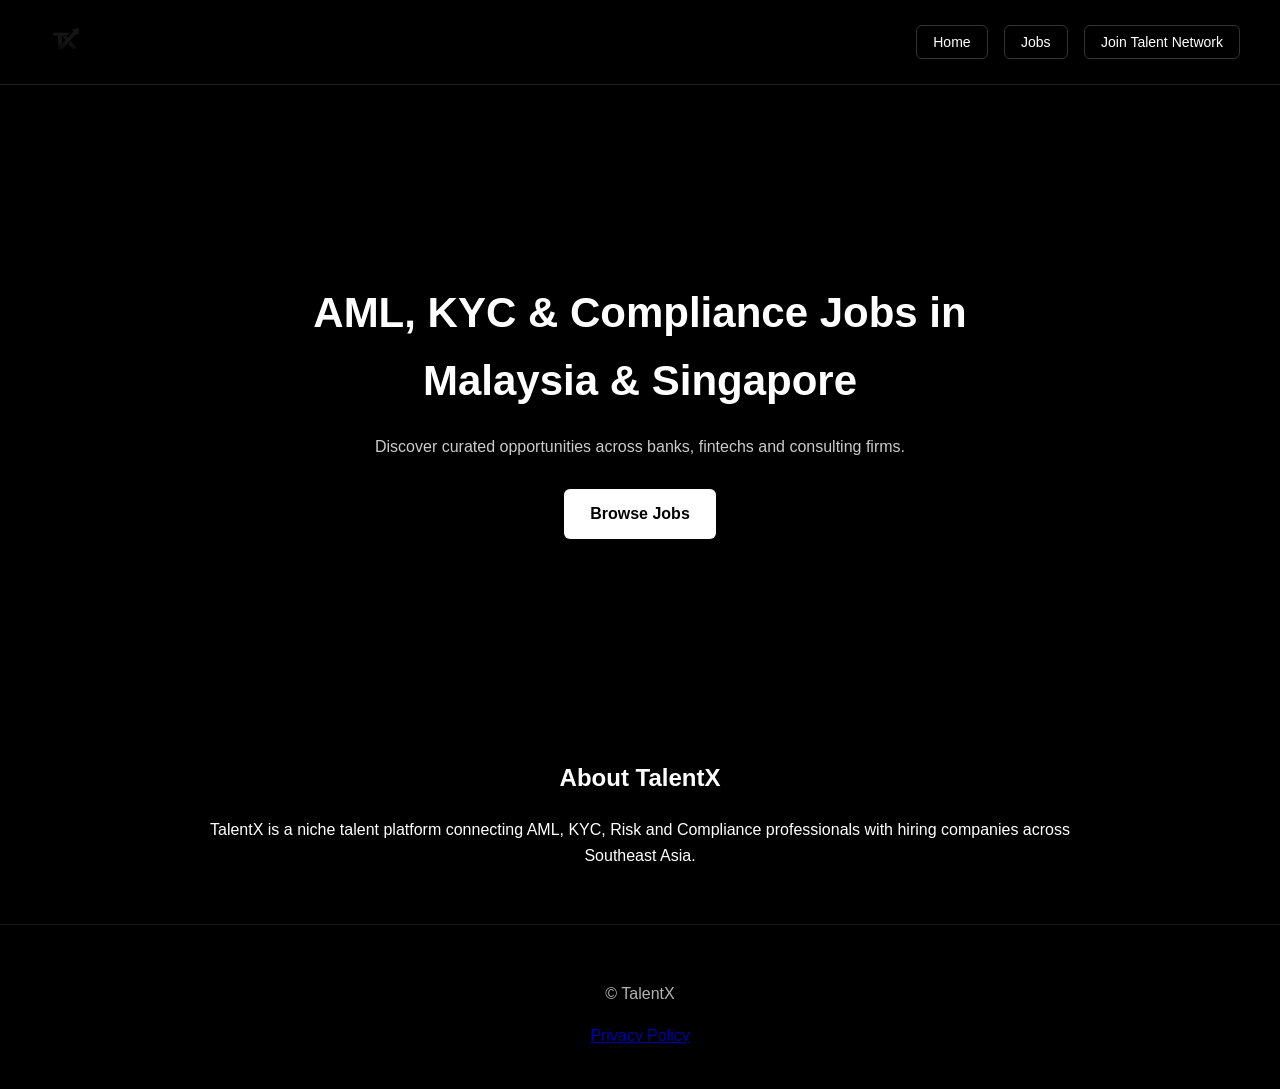
==== index.html @ 076fa986 "Improve homepage layout and hero section" ====
<!DOCTYPE html>
<html lang="en">
<head>

<meta charset="UTF-8">
<meta name="viewport" content="width=device-width, initial-scale=1.0">

<title>TalentX | AML, KYC & Compliance Jobs</title>

<meta name="description" content="TalentX connects AML, KYC, Risk and Compliance professionals with hiring companies across Malaysia and Singapore.">

<link rel="stylesheet" href="style.css">

</head>

<body>

<header class="navbar">

<div class="logo">
<img src="assets/logo.png" alt="TalentX Logo">
</div>

<nav>
<a href="index.html">Home</a>
<a href="jobs.html">Jobs</a>
<a href="https://tally.so/r/YOURFORM">Join Talent Network</a>
</nav>

</header>

<section class="hero">

<div class="container">

<h1>AML, KYC & Compliance Jobs in Malaysia & Singapore</h1>

<p>
Discover curated opportunities across banks, fintechs and consulting firms.
</p>

<a class="btn" href="jobs.html">Browse Jobs</a>

</div>

</section>

<section class="container">

<h2>About TalentX</h2>

<p>
TalentX is a niche talent platform connecting AML, KYC, Risk and Compliance professionals with hiring companies across Southeast Asia.
</p>

</section>

<footer>

<p>© TalentX</p>

<a href="privacy.html">Privacy Policy</a>

</footer>

</body>
</html>
---- style.css ----
/* Global */

body{
font-family: -apple-system, BlinkMacSystemFont, "Segoe UI", Roboto, Arial;
margin:0;
background:#000;
color:#fff;
line-height:1.6;
}

/* Container to prevent wide text */

.container{
max-width:900px;
margin:auto;
padding:40px 20px;
text-align:center;
}

/* Navbar */

.navbar{
display:flex;
justify-content:space-between;
align-items:center;
padding:20px 40px;
background:#000;
border-bottom:1px solid #222;
}

/* Logo */

.logo img{
height:36px;
}

/* Navigation buttons */

nav a{
margin-left:12px;
text-decoration:none;
color:white;
padding:8px 16px;
border:1px solid #333;
border-radius:6px;
font-size:14px;
transition:all 0.2s ease;
}

nav a:hover{
background:white;
color:black;
}

/* Hero */

.hero{
padding:120px 20px;
text-align:center;
}

.hero h1{
font-size:42px;
margin-bottom:20px;
max-width:800px;
margin-left:auto;
margin-right:auto;
}

.hero p{
max-width:600px;
margin:auto;
opacity:0.8;
}

/* Primary button */

.btn{
display:inline-block;
margin-top:30px;
padding:12px 26px;
background:white;
color:black;
border-radius:6px;
text-decoration:none;
font-weight:600;
transition:0.2s;
}

.btn:hover{
background:#e5e5e5;
}

/* Jobs */

.jobs{
max-width:900px;
margin:auto;
padding:60px 20px;
}

.job-card{
border:1px solid #222;
padding:25px;
margin-bottom:20px;
border-radius:8px;
background:#0b0b0b;
transition:0.2s;
}

.job-card:hover{
border-color:#555;
}

.job-card a{
display:inline-block;
margin-top:12px;
color:white;
border:1px solid #444;
padding:6px 14px;
border-radius:6px;
text-decoration:none;
font-size:14px;
}

/* Job detail */

.job-detail{
max-width:800px;
margin:auto;
padding:80px 20px;
}

/* Footer */

footer{
text-align:center;
padding:40px 20px;
border-top:1px solid #222;
opacity:0.7;
}
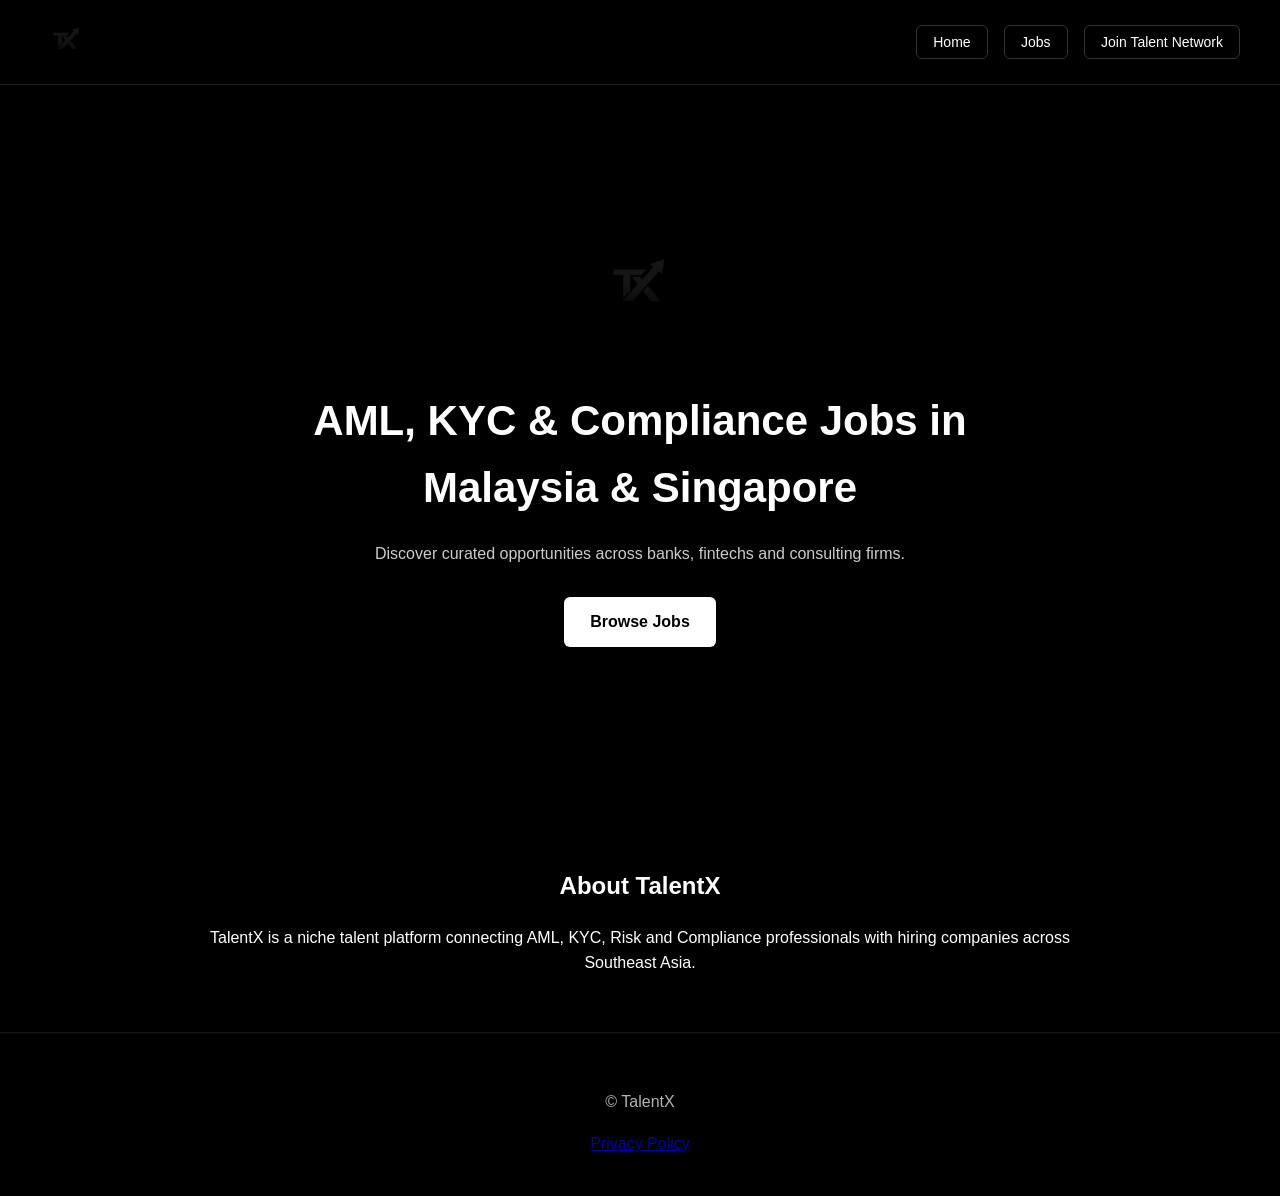
==== commit 728d99fd: "Fix hero logo and clean layout" ====
--- a/index.html
+++ b/index.html
@@ -33,6 +33,8 @@
 
 <div class="container">
 
+<img src="assets/logo.png" alt="TalentX Logo" class="hero-logo">
+
 <h1>AML, KYC & Compliance Jobs in Malaysia & Singapore</h1>
 
 <p>
--- a/style.css
+++ b/style.css
@@ -53,7 +53,10 @@
 }
 
 /* Hero */
-
+.hero-logo{
+height:70px;
+margin-bottom:30px;
+}
 .hero{
 padding:120px 20px;
 text-align:center;
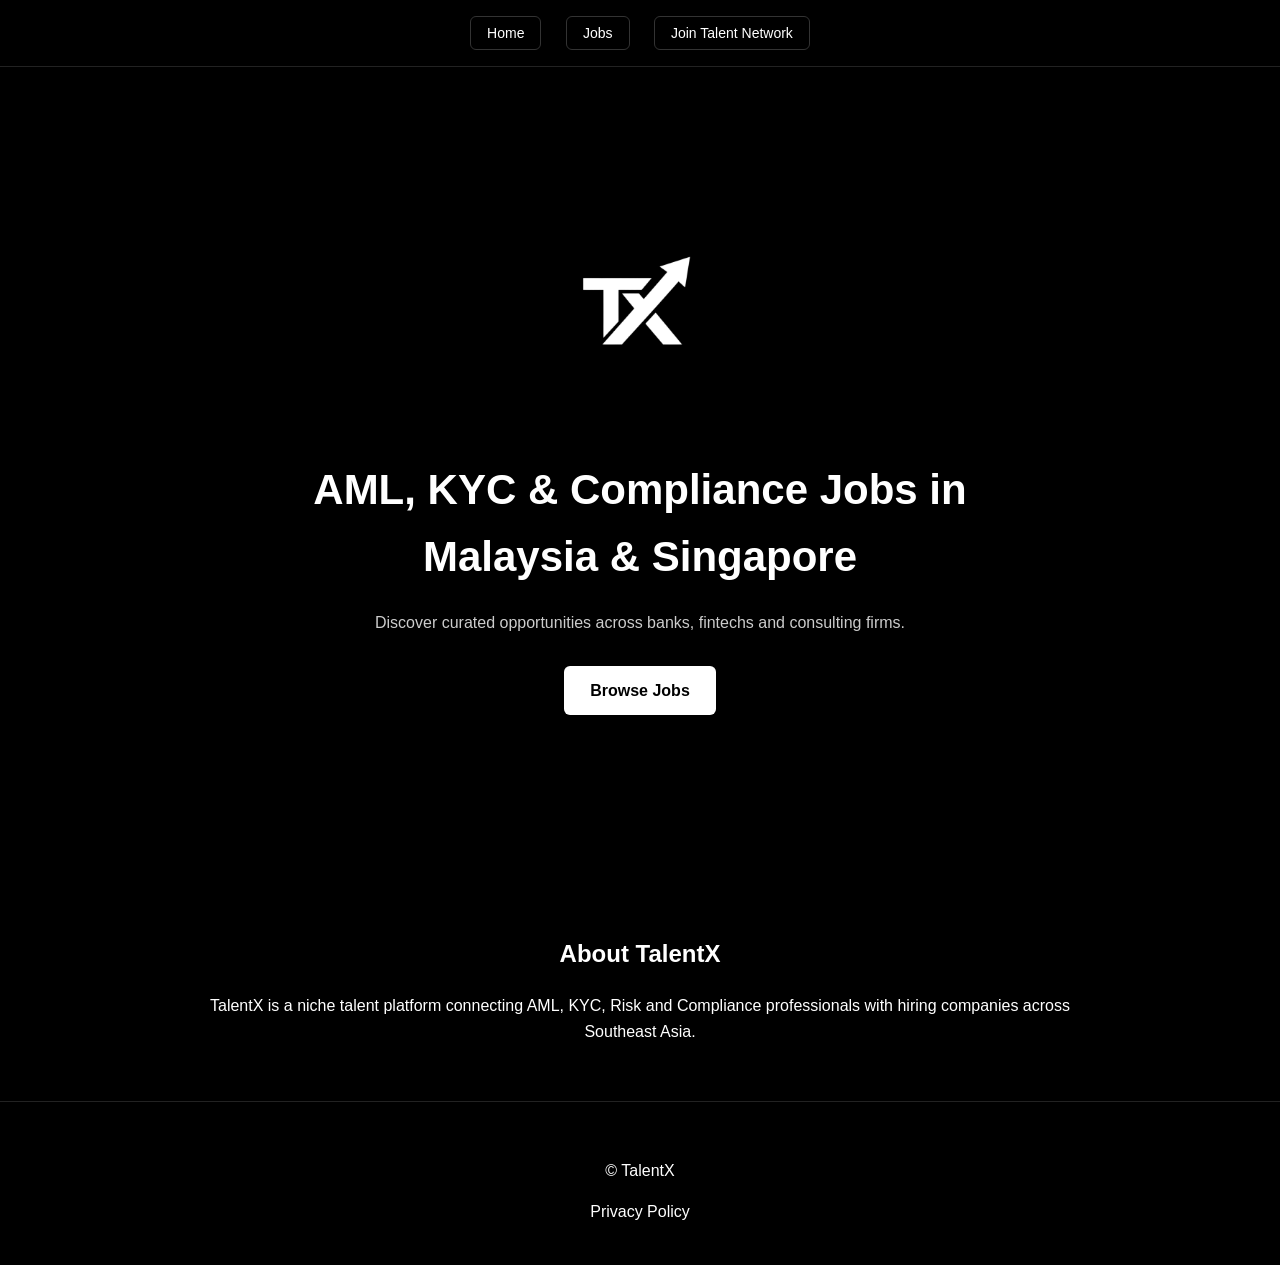
==== commit 0f6a1af7: "Fix logo color and enlarge hero logo" ====
--- a/index.html
+++ b/index.html
@@ -16,10 +16,6 @@
 <body>
 
 <header class="navbar">
-
-<div class="logo">
-<img src="assets/logo.png" alt="TalentX Logo">
-</div>
 
 <nav>
 <a href="index.html">Home</a>
--- a/style.css
+++ b/style.css
@@ -1,4 +1,4 @@
-/* Global */
+/* GLOBAL */
 
 body{
 font-family: -apple-system, BlinkMacSystemFont, "Segoe UI", Roboto, Arial;
@@ -8,7 +8,7 @@
 line-height:1.6;
 }
 
-/* Container to prevent wide text */
+/* CENTERED CONTENT */
 
 .container{
 max-width:900px;
@@ -17,27 +17,21 @@
 text-align:center;
 }
 
-/* Navbar */
+/* NAVBAR */
 
 .navbar{
 display:flex;
-justify-content:space-between;
+justify-content:center;
 align-items:center;
-padding:20px 40px;
+padding:20px;
 background:#000;
 border-bottom:1px solid #222;
 }
 
-/* Logo */
-
-.logo img{
-height:36px;
-}
-
-/* Navigation buttons */
+/* NAVIGATION BUTTONS */
 
 nav a{
-margin-left:12px;
+margin:0 10px;
 text-decoration:none;
 color:white;
 padding:8px 16px;
@@ -52,15 +46,22 @@
 color:black;
 }
 
-/* Hero */
-.hero-logo{
-height:70px;
-margin-bottom:30px;
-}
+/* HERO SECTION */
+
 .hero{
 padding:120px 20px;
 text-align:center;
 }
+
+/* HERO LOGO */
+
+.hero-logo{
+width:220px;
+margin-bottom:40px;
+filter: brightness(0) saturate(100%) invert(100%);
+}
+
+/* HERO TEXT */
 
 .hero h1{
 font-size:42px;
@@ -76,7 +77,7 @@
 opacity:0.8;
 }
 
-/* Primary button */
+/* BUTTON */
 
 .btn{
 display:inline-block;
@@ -94,51 +95,19 @@
 background:#e5e5e5;
 }
 
-/* Jobs */
-
-.jobs{
-max-width:900px;
-margin:auto;
-padding:60px 20px;
-}
-
-.job-card{
-border:1px solid #222;
-padding:25px;
-margin-bottom:20px;
-border-radius:8px;
-background:#0b0b0b;
-transition:0.2s;
-}
-
-.job-card:hover{
-border-color:#555;
-}
-
-.job-card a{
-display:inline-block;
-margin-top:12px;
-color:white;
-border:1px solid #444;
-padding:6px 14px;
-border-radius:6px;
-text-decoration:none;
-font-size:14px;
-}
-
-/* Job detail */
-
-.job-detail{
-max-width:800px;
-margin:auto;
-padding:80px 20px;
-}
-
-/* Footer */
+/* FOOTER */
 
 footer{
 text-align:center;
 padding:40px 20px;
 border-top:1px solid #222;
-opacity:0.7;
 }
+
+footer a{
+color:white;
+text-decoration:none;
+}
+
+footer a:hover{
+text-decoration:underline;
+}
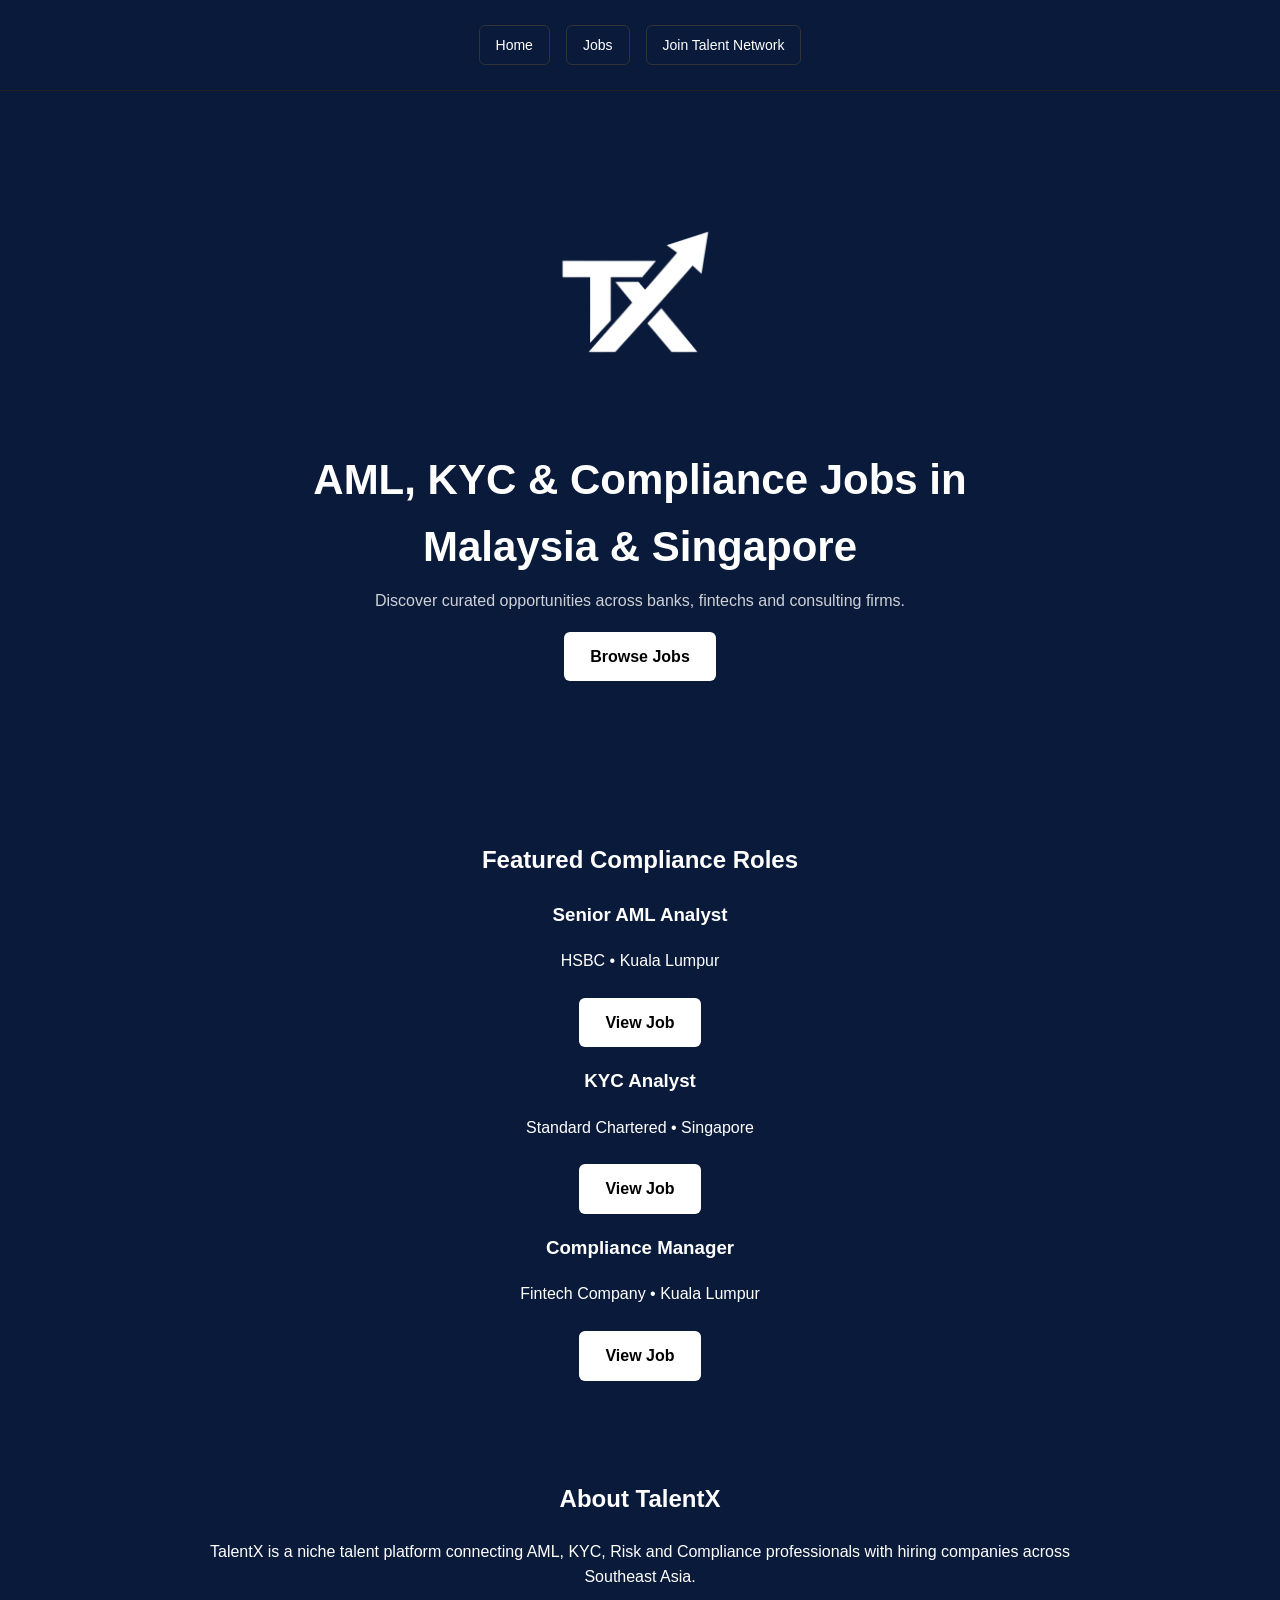
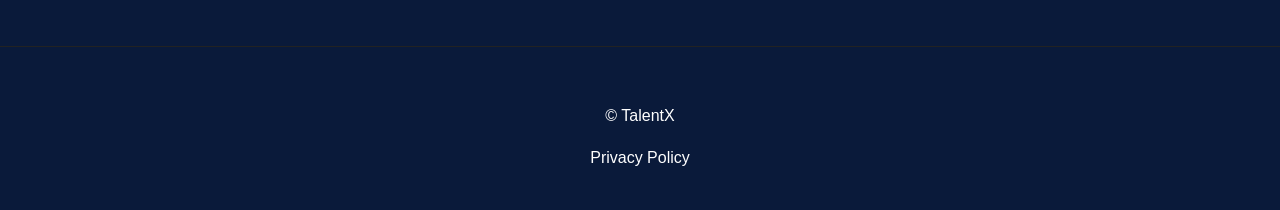
==== commit 89f4ecc8: "Add featured compliance roles section" ====
--- a/index.html
+++ b/index.html
@@ -45,6 +45,30 @@
 
 <section class="container">
 
+<h2>Featured Compliance Roles</h2>
+
+<div class="job-card">
+<h3>Senior AML Analyst</h3>
+<p>HSBC • Kuala Lumpur</p>
+<a class="btn" href="jobs/aml-analyst-kl.html">View Job</a>
+</div>
+
+<div class="job-card">
+<h3>KYC Analyst</h3>
+<p>Standard Chartered • Singapore</p>
+<a class="btn" href="#">View Job</a>
+</div>
+
+<div class="job-card">
+<h3>Compliance Manager</h3>
+<p>Fintech Company • Kuala Lumpur</p>
+<a class="btn" href="#">View Job</a>
+</div>
+
+</section>
+
+<section class="container">
+
 <h2>About TalentX</h2>
 
 <p>
--- a/style.css
+++ b/style.css
@@ -8,11 +8,11 @@
 line-height:1.6;
 }
 
-/* CENTERED CONTENT */
+/* CONTAINER */
 
 .container{
 max-width:900px;
-margin:auto;
+margin:0 auto;
 padding:40px 20px;
 text-align:center;
 }
@@ -28,10 +28,16 @@
 border-bottom:1px solid #222;
 }
 
-/* NAVIGATION BUTTONS */
+/* NAVIGATION */
+
+nav{
+display:flex;
+justify-content:center;
+flex-wrap:wrap;
+}
 
 nav a{
-margin:0 10px;
+margin:5px 8px;
 text-decoration:none;
 color:white;
 padding:8px 16px;
@@ -46,18 +52,21 @@
 color:black;
 }
 
-/* HERO SECTION */
+/* HERO */
 
 .hero{
 padding:120px 20px;
 text-align:center;
+display:flex;
+justify-content:center;
 }
 
 /* HERO LOGO */
 
 .hero-logo{
-width:220px;
-margin-bottom:40px;
+width:600px;
+max-width:100%;
+margin-bottom:50px;
 filter: brightness(0) saturate(100%) invert(100%);
 }
 
@@ -111,3 +120,81 @@
 footer a:hover{
 text-decoration:underline;
 }
+
+/* MOBILE */
+
+@media (max-width:768px){
+
+.container{
+width:100%;
+padding:30px 16px;
+}
+
+.hero{
+padding:80px 16px;
+}
+
+.hero-logo{
+width:220px;
+margin-bottom:30px;
+}
+
+.hero h1{
+font-size:28px;
+}
+
+.hero p{
+font-size:15px;
+}
+
+nav{
+width:100%;
+justify-content:center;
+}
+
+nav a{
+font-size:13px;
+padding:6px 12px;
+}
+
+}
+
+/* DESKTOP ADJUSTMENTS */
+
+@media (min-width:769px){
+
+body{
+background:#0a1a3a;
+}
+
+.navbar{
+background:#0a1a3a;
+}
+
+/* SMALLER LOGO */
+
+.hero-logo{
+width:300px;
+margin-bottom:12px;
+}
+
+/* TIGHTER TEXT SPACING */
+
+.hero{
+padding:60px 20px;
+}
+
+.hero h1{
+margin-bottom:8px;
+}
+
+.hero p{
+margin-top:0;
+margin-bottom:10px;
+}
+
+.btn{
+margin-top:8px;
+}
+
+}
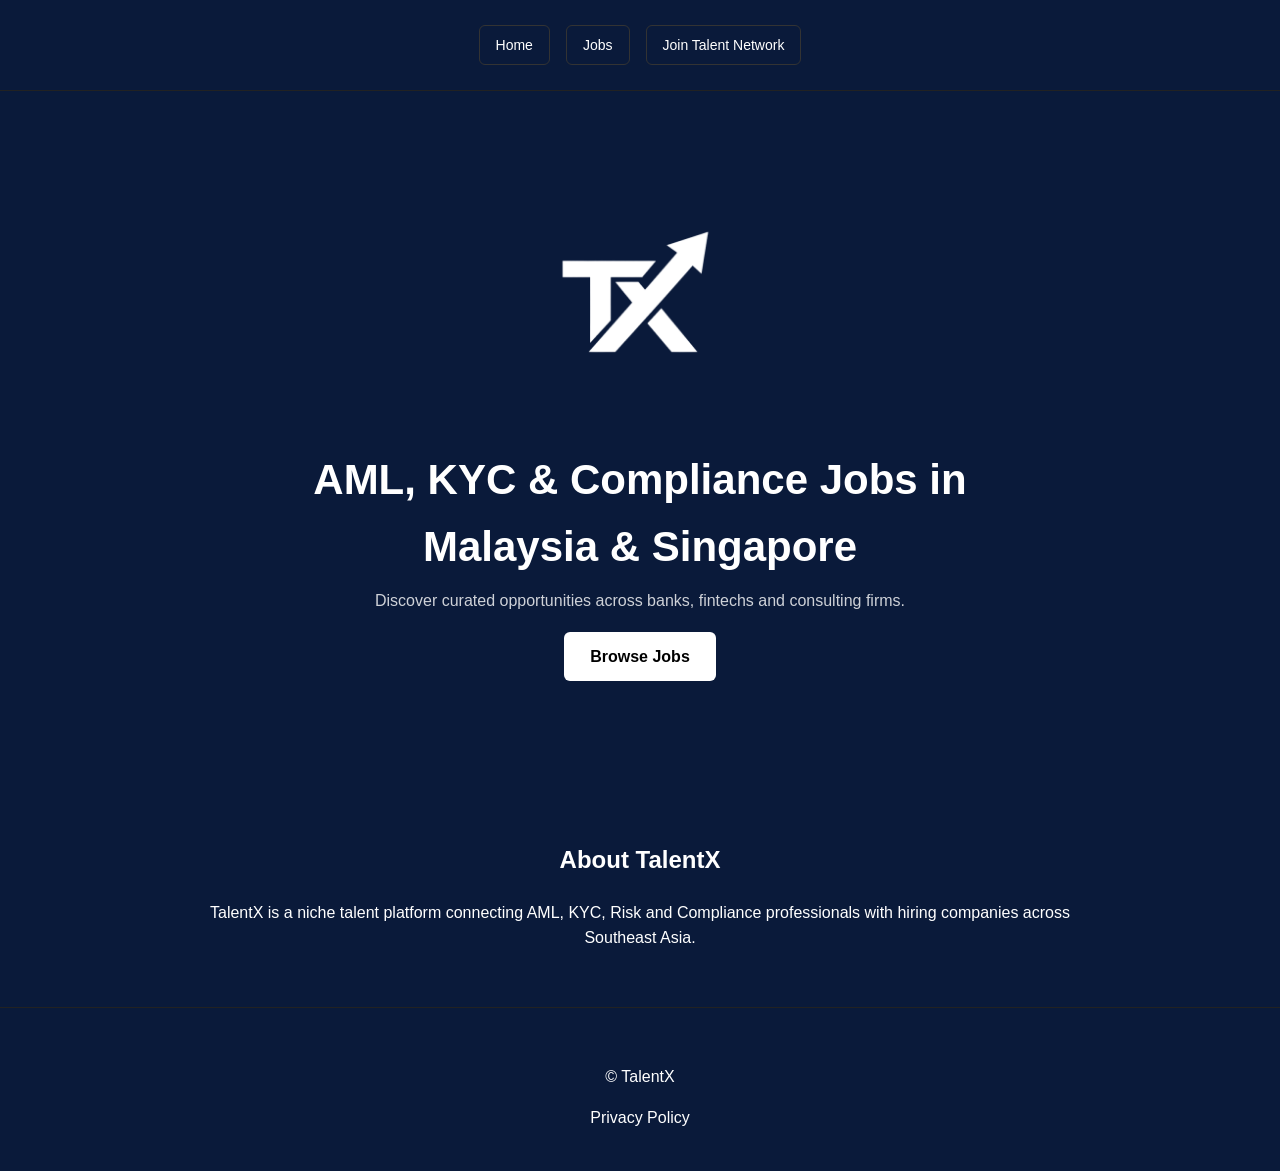
==== commit 36d68040: "Remove featured roles from homepage" ====
--- a/index.html
+++ b/index.html
@@ -45,30 +45,6 @@
 
 <section class="container">
 
-<h2>Featured Compliance Roles</h2>
-
-<div class="job-card">
-<h3>Senior AML Analyst</h3>
-<p>HSBC • Kuala Lumpur</p>
-<a class="btn" href="jobs/aml-analyst-kl.html">View Job</a>
-</div>
-
-<div class="job-card">
-<h3>KYC Analyst</h3>
-<p>Standard Chartered • Singapore</p>
-<a class="btn" href="#">View Job</a>
-</div>
-
-<div class="job-card">
-<h3>Compliance Manager</h3>
-<p>Fintech Company • Kuala Lumpur</p>
-<a class="btn" href="#">View Job</a>
-</div>
-
-</section>
-
-<section class="container">
-
 <h2>About TalentX</h2>
 
 <p>
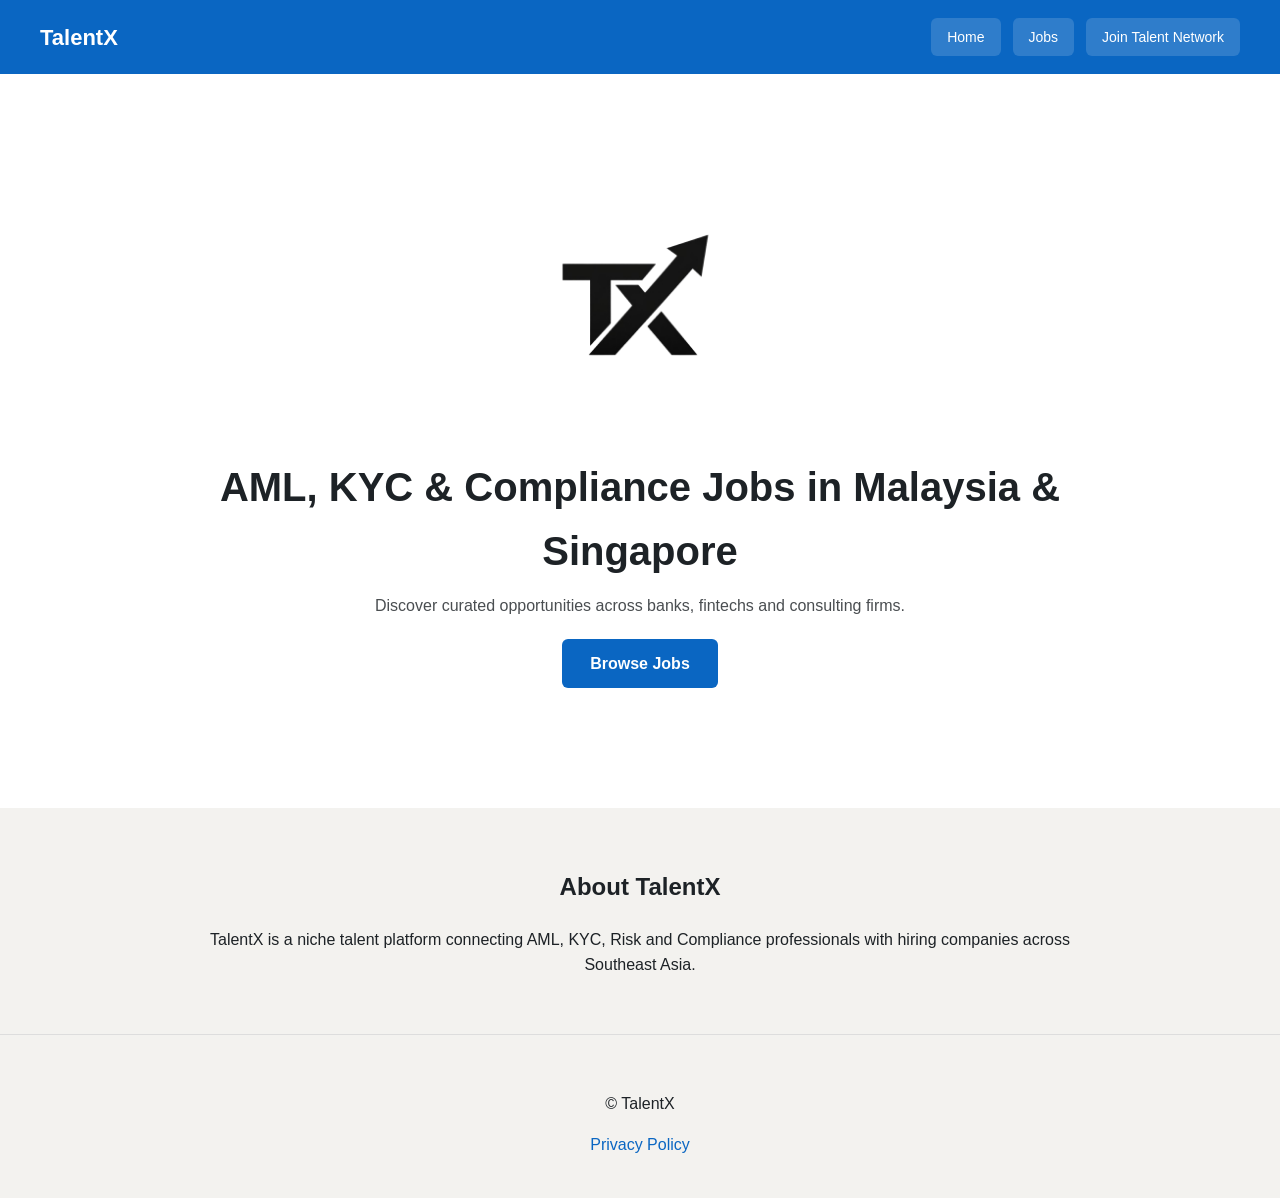
==== commit f7ea7027: "Add hero logo and navbar brand" ====
--- a/index.html
+++ b/index.html
@@ -17,6 +17,10 @@
 
 <header class="navbar">
 
+<div class="brand">
+TalentX
+</div>
+
 <nav>
 <a href="index.html">Home</a>
 <a href="jobs.html">Jobs</a>
@@ -29,7 +33,7 @@
 
 <div class="container">
 
-<img src="assets/logo.png" alt="TalentX Logo" class="hero-logo">
+<img src="assets/logo.png" alt="TalentX Logo" class="hero-logo-blue">
 
 <h1>AML, KYC & Compliance Jobs in Malaysia & Singapore</h1>
 
--- a/style.css
+++ b/style.css
@@ -3,9 +3,49 @@
 body{
 font-family: -apple-system, BlinkMacSystemFont, "Segoe UI", Roboto, Arial;
 margin:0;
-background:#000;
-color:#fff;
+background:#f3f2ef;
+color:#1d2226;
 line-height:1.6;
+}
+
+/* NAVBAR */
+
+.navbar{
+display:flex;
+justify-content:space-between;
+align-items:center;
+padding:18px 40px;
+background:#0a66c2;
+}
+
+/* BRAND (TOP LEFT TalentX) */
+
+.brand{
+color:white;
+font-size:22px;
+font-weight:700;
+}
+
+/* NAVIGATION */
+
+nav{
+display:flex;
+gap:12px;
+}
+
+nav a{
+text-decoration:none;
+color:white;
+padding:8px 16px;
+border-radius:6px;
+font-size:14px;
+background:rgba(255,255,255,0.15);
+transition:all 0.2s ease;
+}
+
+nav a:hover{
+background:white;
+color:#0a66c2;
 }
 
 /* CONTAINER */
@@ -17,67 +57,26 @@
 text-align:center;
 }
 
-/* NAVBAR */
-
-.navbar{
-display:flex;
-justify-content:center;
-align-items:center;
-padding:20px;
-background:#000;
-border-bottom:1px solid #222;
-}
-
-/* NAVIGATION */
-
-nav{
-display:flex;
-justify-content:center;
-flex-wrap:wrap;
-}
-
-nav a{
-margin:5px 8px;
-text-decoration:none;
-color:white;
-padding:8px 16px;
-border:1px solid #333;
-border-radius:6px;
-font-size:14px;
-transition:all 0.2s ease;
-}
-
-nav a:hover{
-background:white;
-color:black;
-}
-
 /* HERO */
 
 .hero{
-padding:120px 20px;
-text-align:center;
-display:flex;
-justify-content:center;
+padding:80px 20px;
+background:#ffffff;
 }
 
-/* HERO LOGO */
+/* LARGE BLUE HERO LOGO */
 
-.hero-logo{
-width:600px;
-max-width:100%;
-margin-bottom:50px;
-filter: brightness(0) saturate(100%) invert(100%);
+.hero-logo-blue{
+width:300px;
+max-width:90%;
+margin-bottom:20px;
 }
 
 /* HERO TEXT */
 
 .hero h1{
-font-size:42px;
-margin-bottom:20px;
-max-width:800px;
-margin-left:auto;
-margin-right:auto;
+font-size:40px;
+margin-bottom:10px;
 }
 
 .hero p{
@@ -90,10 +89,10 @@
 
 .btn{
 display:inline-block;
-margin-top:30px;
-padding:12px 26px;
-background:white;
-color:black;
+margin-top:20px;
+padding:12px 28px;
+background:#0a66c2;
+color:white;
 border-radius:6px;
 text-decoration:none;
 font-weight:600;
@@ -101,7 +100,7 @@
 }
 
 .btn:hover{
-background:#e5e5e5;
+background:#004182;
 }
 
 /* FOOTER */
@@ -109,11 +108,12 @@
 footer{
 text-align:center;
 padding:40px 20px;
-border-top:1px solid #222;
+background:#f3f2ef;
+border-top:1px solid #ddd;
 }
 
 footer a{
-color:white;
+color:#0a66c2;
 text-decoration:none;
 }
 
@@ -125,76 +125,16 @@
 
 @media (max-width:768px){
 
-.container{
-width:100%;
-padding:30px 16px;
-}
-
-.hero{
-padding:80px 16px;
-}
-
-.hero-logo{
-width:220px;
-margin-bottom:30px;
+.hero-logo-blue{
+width:200px;
 }
 
 .hero h1{
 font-size:28px;
 }
 
-.hero p{
-font-size:15px;
-}
-
-nav{
-width:100%;
-justify-content:center;
-}
-
-nav a{
-font-size:13px;
-padding:6px 12px;
+.navbar{
+padding:16px 20px;
 }
 
 }
-
-/* DESKTOP ADJUSTMENTS */
-
-@media (min-width:769px){
-
-body{
-background:#0a1a3a;
-}
-
-.navbar{
-background:#0a1a3a;
-}
-
-/* SMALLER LOGO */
-
-.hero-logo{
-width:300px;
-margin-bottom:12px;
-}
-
-/* TIGHTER TEXT SPACING */
-
-.hero{
-padding:60px 20px;
-}
-
-.hero h1{
-margin-bottom:8px;
-}
-
-.hero p{
-margin-top:0;
-margin-bottom:10px;
-}
-
-.btn{
-margin-top:8px;
-}
-
-}
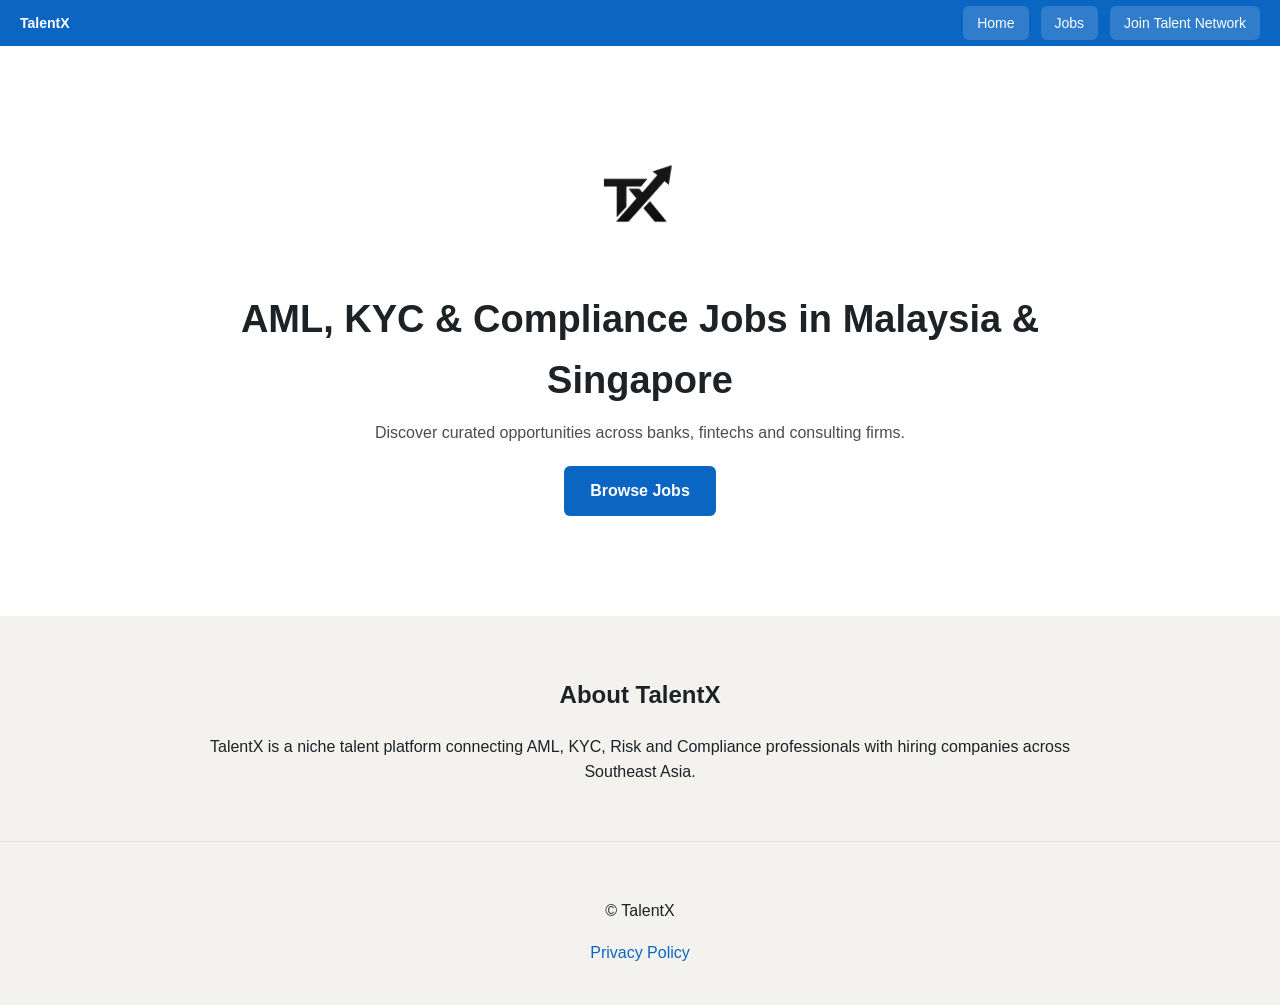
==== commit 0557daf4: "Fix homepage and tally link" ====
--- a/index.html
+++ b/index.html
@@ -24,7 +24,7 @@
 <nav>
 <a href="index.html">Home</a>
 <a href="jobs.html">Jobs</a>
-<a href="https://tally.so/r/YOURFORM">Join Talent Network</a>
+<a href="#" onclick="window.open('https://tally.so/r/D4VGWb','_blank')">Join Talent Network</a>
 </nav>
 
 </header>
--- a/style.css
+++ b/style.css
@@ -8,21 +8,21 @@
 line-height:1.6;
 }
 
-/* NAVBAR */
+/* NAVBAR — THIN HEADER */
 
 .navbar{
 display:flex;
 justify-content:space-between;
 align-items:center;
-padding:18px 40px;
+padding:6px 20px;
 background:#0a66c2;
 }
 
-/* BRAND (TOP LEFT TalentX) */
+/* TALENTX LOGO TEXT */
 
 .brand{
 color:white;
-font-size:22px;
+font-size:14px;
 font-weight:700;
 }
 
@@ -33,10 +33,12 @@
 gap:12px;
 }
 
+/* NAV BUTTONS */
+
 nav a{
 text-decoration:none;
 color:white;
-padding:8px 16px;
+padding:6px 14px;
 border-radius:6px;
 font-size:14px;
 background:rgba(255,255,255,0.15);
@@ -60,22 +62,22 @@
 /* HERO */
 
 .hero{
-padding:80px 20px;
+padding:60px 20px;
 background:#ffffff;
 }
 
-/* LARGE BLUE HERO LOGO */
+/* HERO LOGO */
 
 .hero-logo-blue{
-width:300px;
+width:140px;
 max-width:90%;
-margin-bottom:20px;
+margin-bottom:10px;
 }
 
 /* HERO TEXT */
 
 .hero h1{
-font-size:40px;
+font-size:38px;
 margin-bottom:10px;
 }
 
@@ -90,7 +92,7 @@
 .btn{
 display:inline-block;
 margin-top:20px;
-padding:12px 28px;
+padding:12px 26px;
 background:#0a66c2;
 color:white;
 border-radius:6px;
@@ -101,6 +103,25 @@
 
 .btn:hover{
 background:#004182;
+}
+
+/* JOBS SECTION */
+
+.jobs{
+max-width:900px;
+margin:auto;
+padding:40px 20px;
+}
+
+/* JOB CARD */
+
+.job-card{
+background:white;
+border:1px solid #ddd;
+border-radius:8px;
+padding:20px;
+margin-bottom:20px;
+text-align:left;
 }
 
 /* FOOTER */
@@ -126,7 +147,7 @@
 @media (max-width:768px){
 
 .hero-logo-blue{
-width:200px;
+width:100px;
 }
 
 .hero h1{
@@ -134,7 +155,12 @@
 }
 
 .navbar{
-padding:16px 20px;
+padding:8px 12px;
+}
+
+nav a{
+padding:6px 10px;
+font-size:13px;
 }
 
 }
